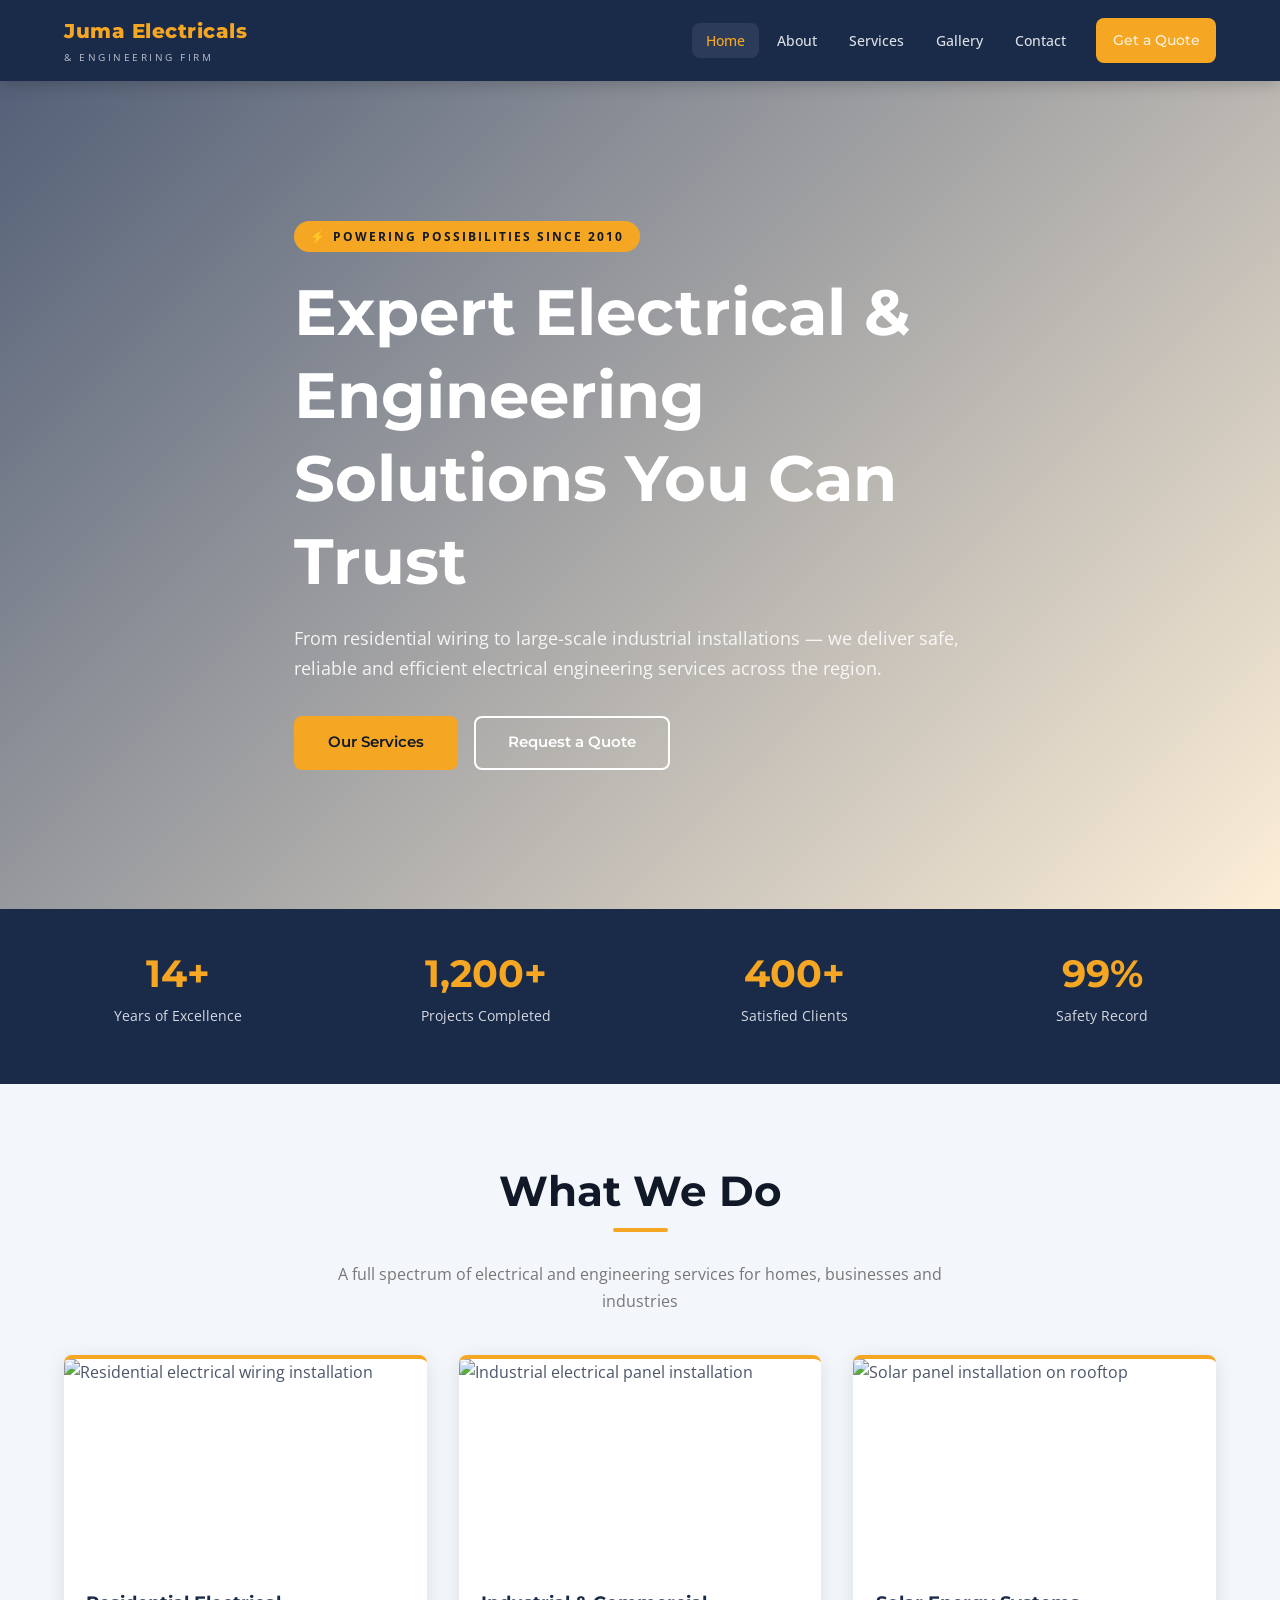
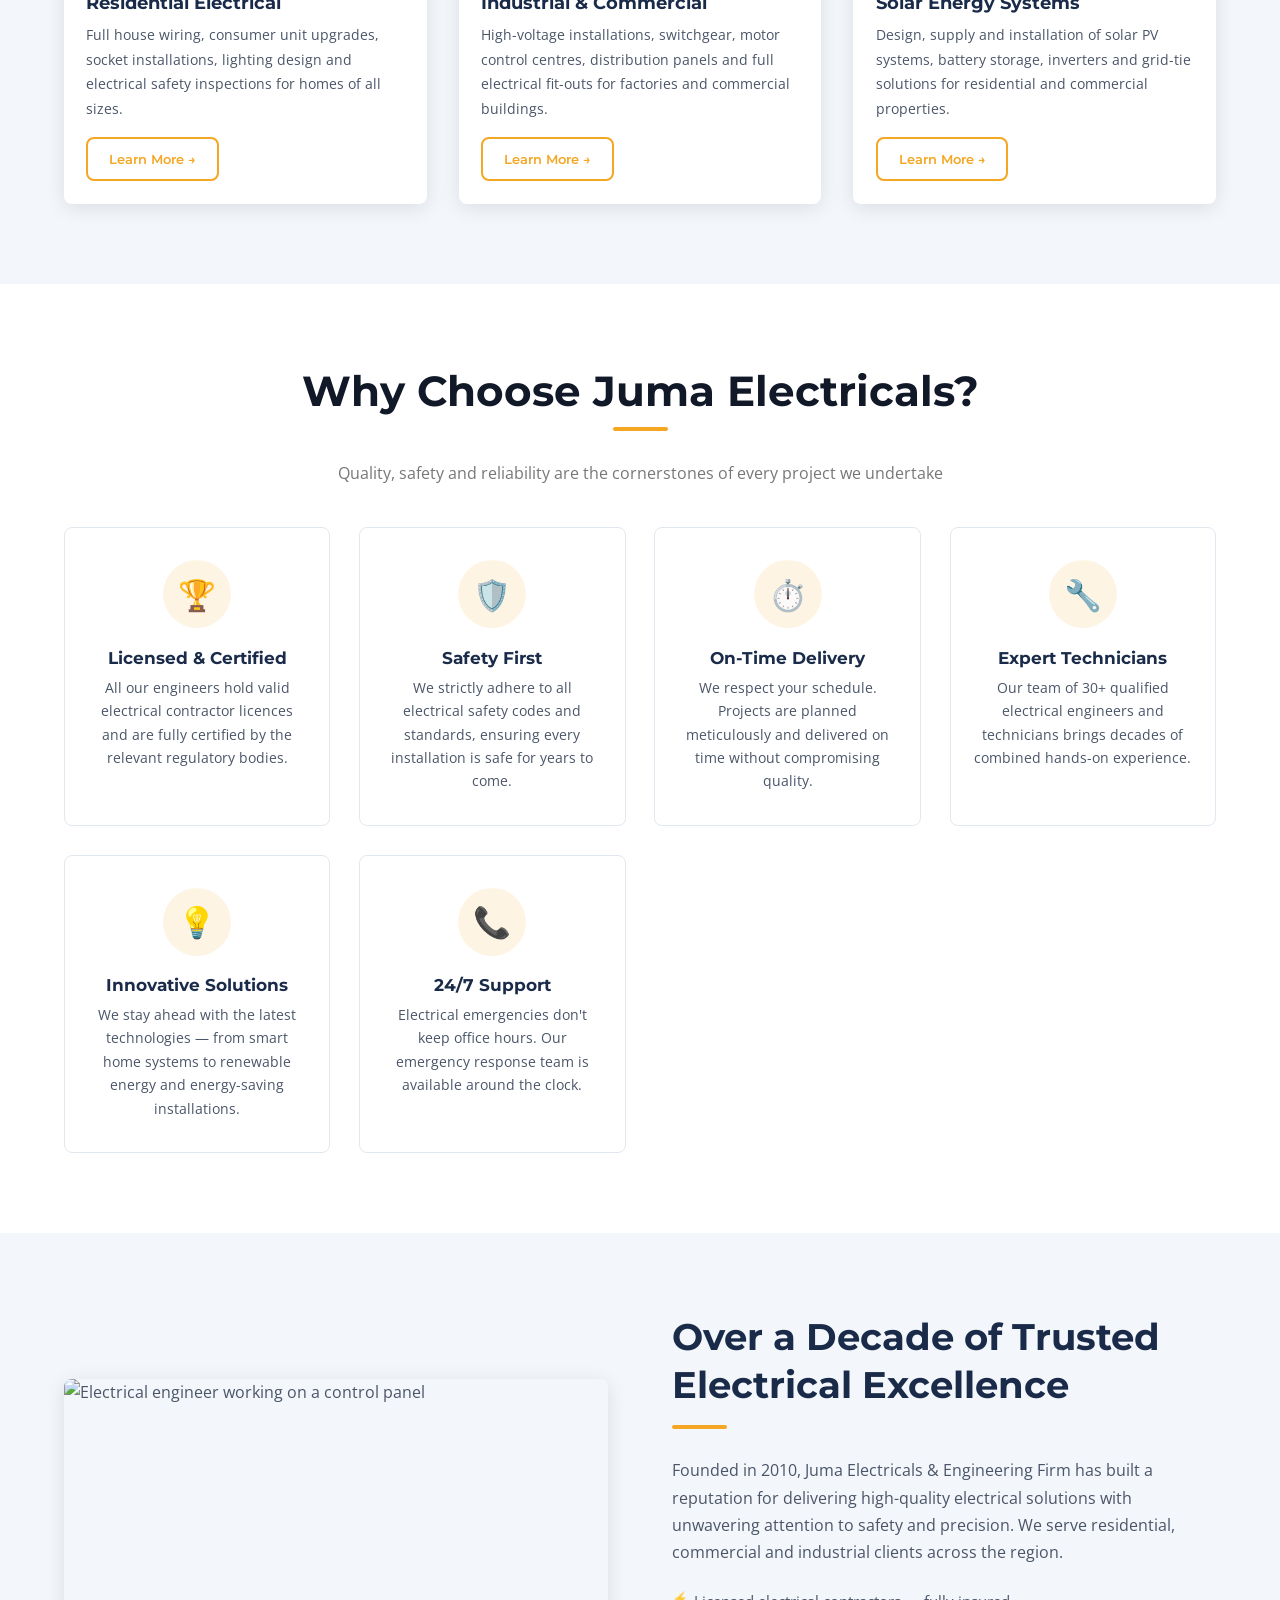
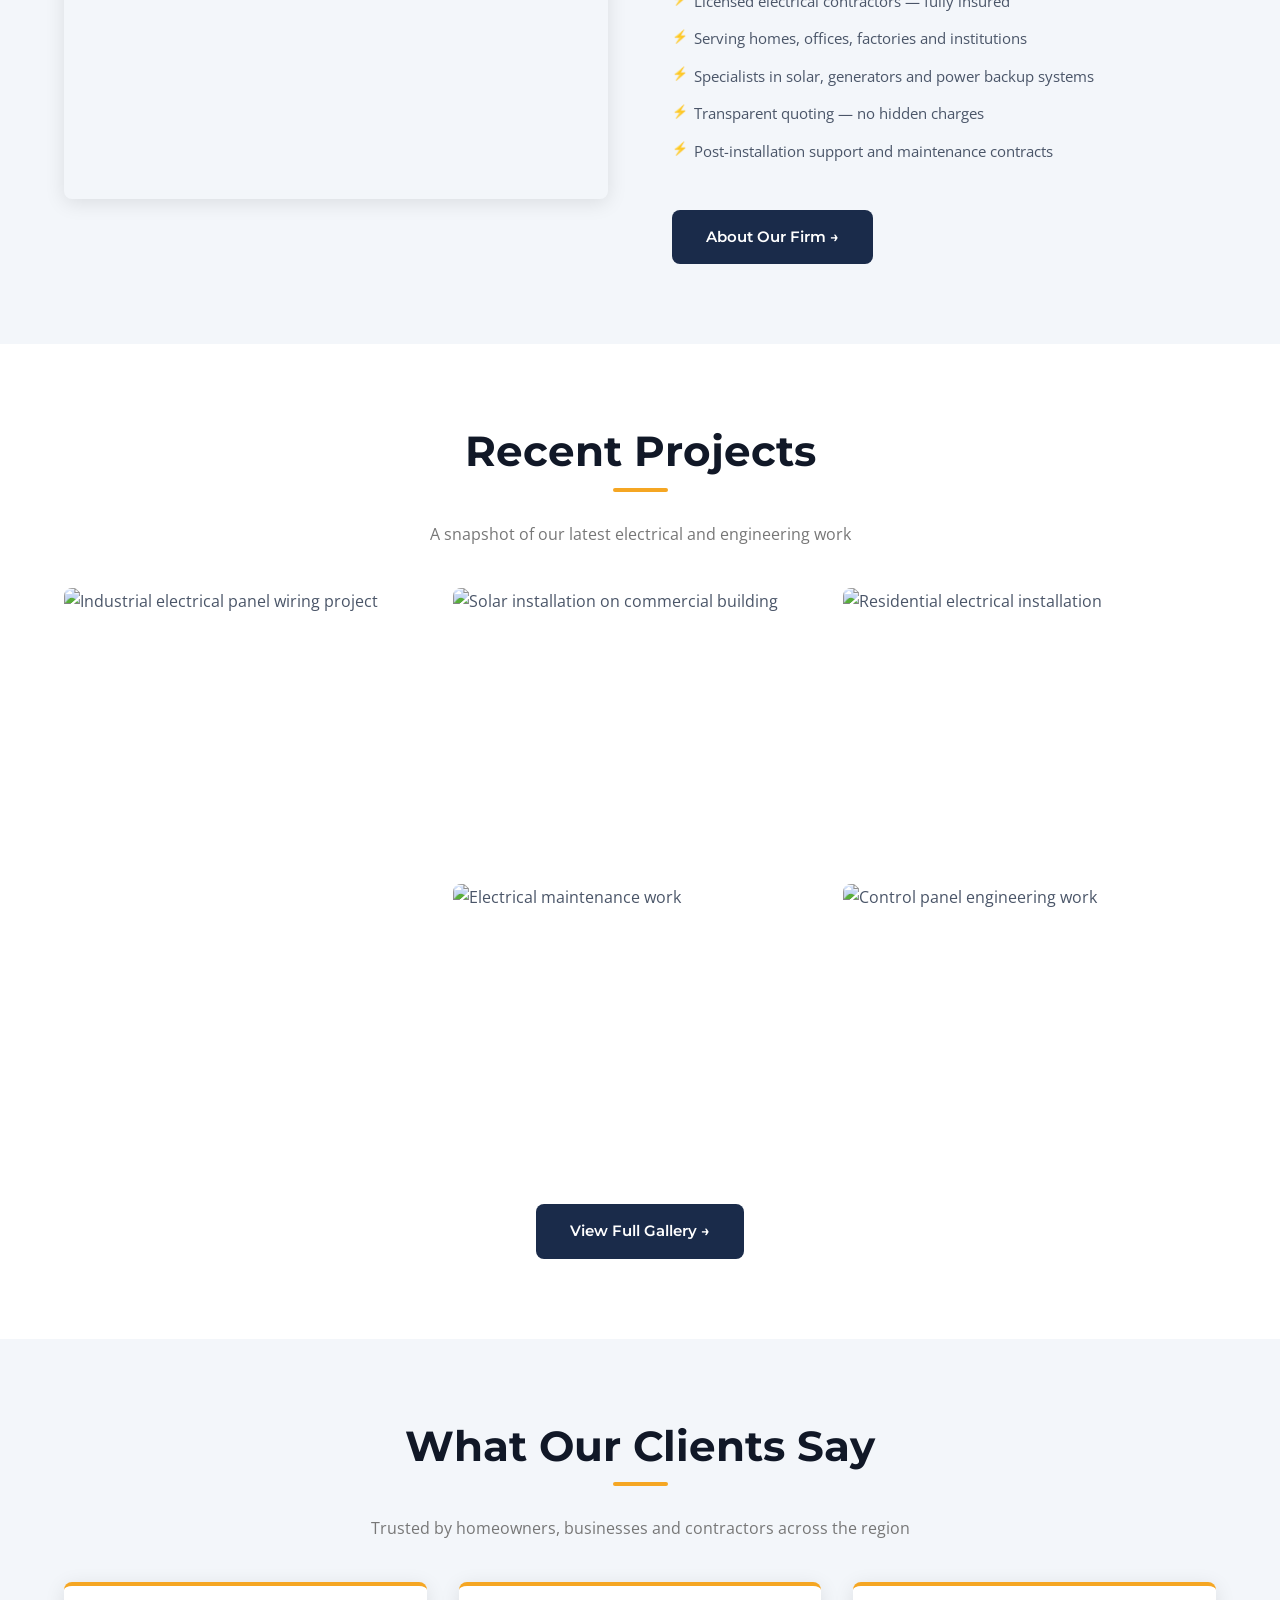
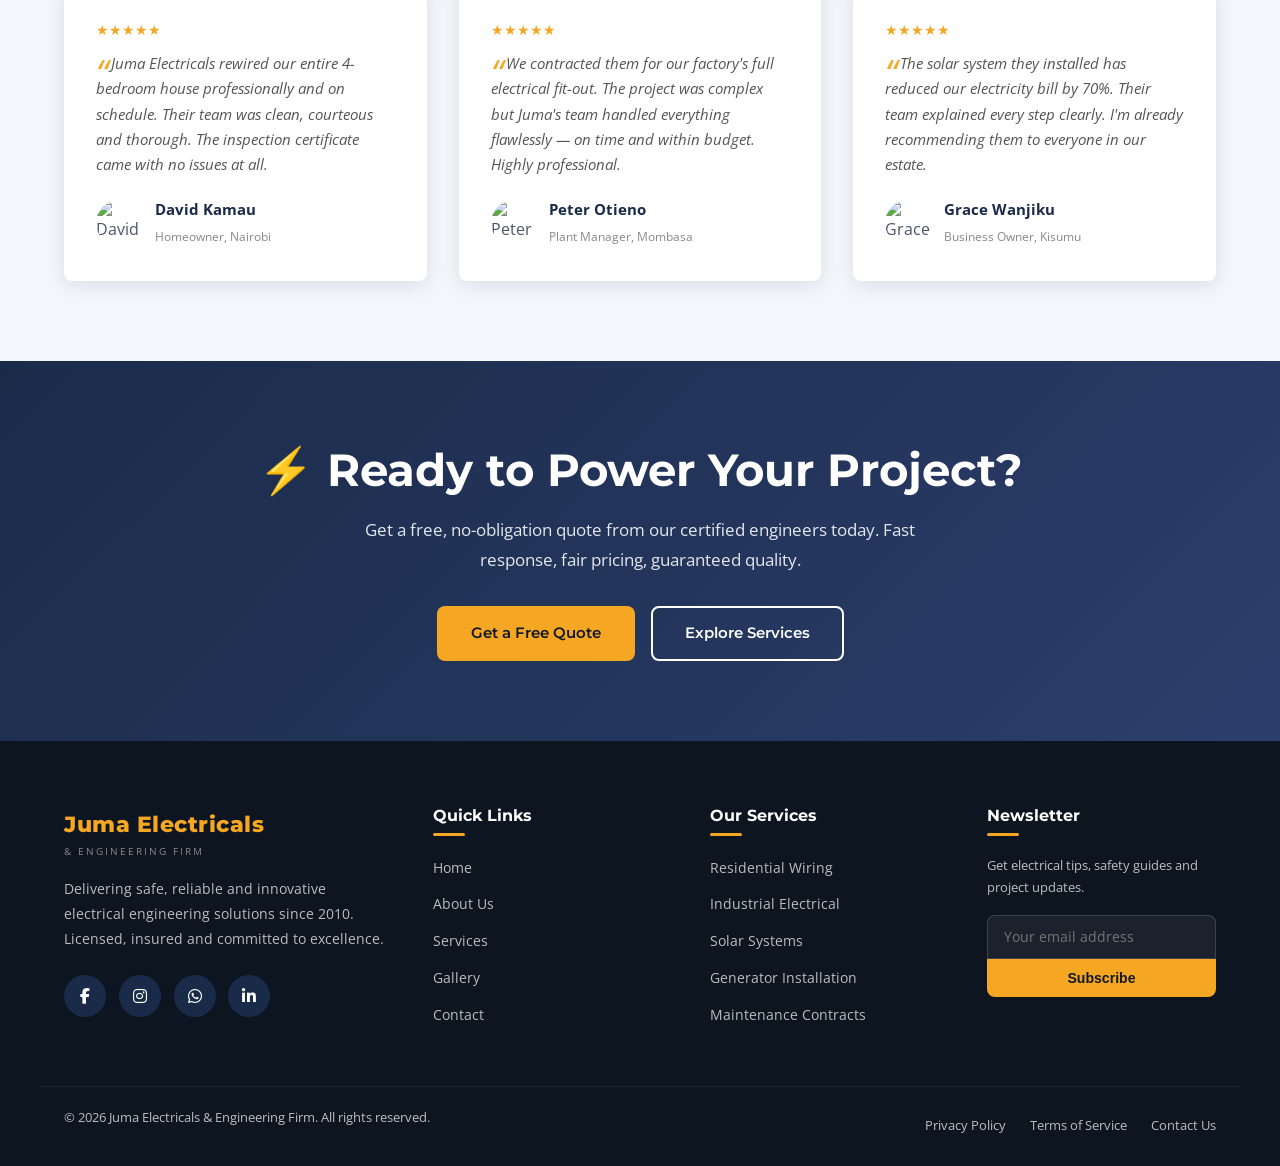
==== index.html @ 25238103 "Add files via upload" ====
<!DOCTYPE html>
<html lang="en">
<head>
  <meta charset="UTF-8" />
  <meta name="viewport" content="width=device-width, initial-scale=1.0" />
  <meta name="description" content="Juma Electricals & Engineering Firm – expert electrical installation, maintenance, solar solutions and engineering services." />
  <title>Home | Juma Electricals & Engineering Firm</title>
  <link rel="preconnect" href="https://fonts.googleapis.com" />
  <link rel="preconnect" href="https://fonts.gstatic.com" crossorigin />
  <link href="https://fonts.googleapis.com/css2?family=Montserrat:wght@400;600;700;800&family=Open+Sans:wght@300;400;500;600&display=swap" rel="stylesheet" />
  <link rel="stylesheet" href="https://cdnjs.cloudflare.com/ajax/libs/font-awesome/6.5.0/css/all.min.css" />
  <link rel="stylesheet" href="css/style.css" />
</head>
<body>

  <!-- ===== HEADER ===== -->
  <header>
    <nav class="navbar" role="navigation" aria-label="Main navigation">
      <!-- LOGO: replace src with your own logo file -->
      <a href="index.html" class="logo" aria-label="Juma Electricals – Home">
        <img src="images/logo.png" alt="Juma Electricals & Engineering Firm Logo"
             onerror="this.style.display='none';this.nextElementSibling.style.display='flex';"
             style="height:58px;width:auto;" />
        <div class="logo-text" style="display:none;">
          <span>Juma Electricals</span>
          <span>&amp; Engineering Firm</span>
        </div>
      </a>
      <ul class="nav-links" id="navLinks" role="menubar">
        <li><a href="index.html"    class="active" role="menuitem">Home</a></li>
        <li><a href="about.html"    role="menuitem">About</a></li>
        <li><a href="services.html" role="menuitem">Services</a></li>
        <li><a href="gallery.html"  role="menuitem">Gallery</a></li>
        <li><a href="contact.html"  role="menuitem">Contact</a></li>
        <li><a href="contact.html" class="btn btn-primary nav-cta" role="menuitem">Get a Quote</a></li>
      </ul>
      <button class="hamburger" id="hamburger" aria-label="Toggle menu" aria-expanded="false" aria-controls="navLinks">
        <span></span><span></span><span></span>
      </button>
    </nav>
  </header>

  <main>

    <!-- ===== SECTION 1: HERO ===== -->
    <section class="hero" aria-label="Hero banner">
      <div class="hero-bg" style="background-image:url('https://images.pexels.com/photos/257736/pexels-photo-257736.jpeg?auto=compress&cs=tinysrgb&w=1600');"></div>
      <div class="hero-overlay"></div>
      <div class="hero-content">
        <span class="hero-tag">⚡ Powering Possibilities Since 2010</span>
        <h1>Expert Electrical &amp; Engineering Solutions You Can Trust</h1>
        <p>From residential wiring to large-scale industrial installations — we deliver safe, reliable and efficient electrical engineering services across the region.</p>
        <div class="hero-btns">
          <a href="services.html" class="btn btn-primary">Our Services</a>
          <a href="contact.html" class="btn btn-outline">Request a Quote</a>
        </div>
      </div>
    </section>

    <!-- ===== SECTION 2: STATS BAR ===== -->
    <section class="stats-bar" aria-label="Company statistics">
      <div class="stats-grid">
        <div class="stat-item fade-in"><h3>14+</h3><p>Years of Excellence</p></div>
        <div class="stat-item fade-in"><h3>1,200+</h3><p>Projects Completed</p></div>
        <div class="stat-item fade-in"><h3>400+</h3><p>Satisfied Clients</p></div>
        <div class="stat-item fade-in"><h3>99%</h3><p>Safety Record</p></div>
      </div>
    </section>

    <!-- ===== SECTION 3: CORE SERVICES OVERVIEW ===== -->
    <section class="section-pad bg-light">
      <div class="container">
        <div class="text-center">
          <h2 class="section-title">What We Do</h2>
          <div class="divider"></div>
          <p class="section-sub">A full spectrum of electrical and engineering services for homes, businesses and industries</p>
        </div>
        <div class="cards-grid">
          <article class="card fade-in">
            <div class="card-img">
              <img src="https://images.pexels.com/photos/8005374/pexels-photo-8005374.jpeg?auto=compress&cs=tinysrgb&w=800"
                   alt="Residential electrical wiring installation" loading="lazy" />
            </div>
            <div class="card-body">
              <h3>Residential Electrical</h3>
              <p>Full house wiring, consumer unit upgrades, socket installations, lighting design and electrical safety inspections for homes of all sizes.</p>
              <a href="services.html" class="btn btn-outline-primary" style="margin-top:1rem;font-size:0.83rem;padding:0.55rem 1.3rem;">Learn More →</a>
            </div>
          </article>
          <article class="card fade-in">
            <div class="card-img">
              <img src="https://images.pexels.com/photos/1108101/pexels-photo-1108101.jpeg?auto=compress&cs=tinysrgb&w=800"
                   alt="Industrial electrical panel installation" loading="lazy" />
            </div>
            <div class="card-body">
              <h3>Industrial &amp; Commercial</h3>
              <p>High-voltage installations, switchgear, motor control centres, distribution panels and full electrical fit-outs for factories and commercial buildings.</p>
              <a href="services.html" class="btn btn-outline-primary" style="margin-top:1rem;font-size:0.83rem;padding:0.55rem 1.3rem;">Learn More →</a>
            </div>
          </article>
          <article class="card fade-in">
            <div class="card-img">
              <img src="https://images.pexels.com/photos/9875441/pexels-photo-9875441.jpeg?auto=compress&cs=tinysrgb&w=800"
                   alt="Solar panel installation on rooftop" loading="lazy" />
            </div>
            <div class="card-body">
              <h3>Solar Energy Systems</h3>
              <p>Design, supply and installation of solar PV systems, battery storage, inverters and grid-tie solutions for residential and commercial properties.</p>
              <a href="services.html" class="btn btn-outline-primary" style="margin-top:1rem;font-size:0.83rem;padding:0.55rem 1.3rem;">Learn More →</a>
            </div>
          </article>
        </div>
      </div>
    </section>

    <!-- ===== SECTION 4: WHY CHOOSE US ===== -->
    <section class="section-pad bg-white">
      <div class="container">
        <div class="text-center">
          <h2 class="section-title">Why Choose Juma Electricals?</h2>
          <div class="divider"></div>
          <p class="section-sub">Quality, safety and reliability are the cornerstones of every project we undertake</p>
        </div>
        <div class="features-grid">
          <div class="feature-box fade-in">
            <div class="feature-icon" aria-hidden="true">🏆</div>
            <h3>Licensed &amp; Certified</h3>
            <p>All our engineers hold valid electrical contractor licences and are fully certified by the relevant regulatory bodies.</p>
          </div>
          <div class="feature-box fade-in">
            <div class="feature-icon" aria-hidden="true">🛡️</div>
            <h3>Safety First</h3>
            <p>We strictly adhere to all electrical safety codes and standards, ensuring every installation is safe for years to come.</p>
          </div>
          <div class="feature-box fade-in">
            <div class="feature-icon" aria-hidden="true">⏱️</div>
            <h3>On-Time Delivery</h3>
            <p>We respect your schedule. Projects are planned meticulously and delivered on time without compromising quality.</p>
          </div>
          <div class="feature-box fade-in">
            <div class="feature-icon" aria-hidden="true">🔧</div>
            <h3>Expert Technicians</h3>
            <p>Our team of 30+ qualified electrical engineers and technicians brings decades of combined hands-on experience.</p>
          </div>
          <div class="feature-box fade-in">
            <div class="feature-icon" aria-hidden="true">💡</div>
            <h3>Innovative Solutions</h3>
            <p>We stay ahead with the latest technologies — from smart home systems to renewable energy and energy-saving installations.</p>
          </div>
          <div class="feature-box fade-in">
            <div class="feature-icon" aria-hidden="true">📞</div>
            <h3>24/7 Support</h3>
            <p>Electrical emergencies don't keep office hours. Our emergency response team is available around the clock.</p>
          </div>
        </div>
      </div>
    </section>

    <!-- ===== SECTION 5: ABOUT TEASER ===== -->
    <section class="section-pad bg-light">
      <div class="container">
        <div class="split-section">
          <div class="split-img fade-in">
            <img src="https://images.pexels.com/photos/3637836/pexels-photo-3637836.jpeg?auto=compress&cs=tinysrgb&w=900"
                 alt="Electrical engineer working on a control panel" loading="lazy" />
          </div>
          <div class="split-content fade-in">
            <h2>Over a Decade of Trusted Electrical Excellence</h2>
            <div class="divider divider-left"></div>
            <p>Founded in 2010, Juma Electricals &amp; Engineering Firm has built a reputation for delivering high-quality electrical solutions with unwavering attention to safety and precision. We serve residential, commercial and industrial clients across the region.</p>
            <ul>
              <li>Licensed electrical contractors — fully insured</li>
              <li>Serving homes, offices, factories and institutions</li>
              <li>Specialists in solar, generators and power backup systems</li>
              <li>Transparent quoting — no hidden charges</li>
              <li>Post-installation support and maintenance contracts</li>
            </ul>
            <a href="about.html" class="btn btn-secondary" style="margin-top:1.5rem;">About Our Firm →</a>
          </div>
        </div>
      </div>
    </section>

    <!-- ===== SECTION 6: RECENT PROJECTS ===== -->
    <section class="section-pad bg-white">
      <div class="container">
        <div class="text-center">
          <h2 class="section-title">Recent Projects</h2>
          <div class="divider"></div>
          <p class="section-sub">A snapshot of our latest electrical and engineering work</p>
        </div>
        <div class="gallery-grid">
          <div class="gallery-item tall fade-in">
            <img src="https://images.pexels.com/photos/257736/pexels-photo-257736.jpeg?auto=compress&cs=tinysrgb&w=800"
                 alt="Industrial electrical panel wiring project" loading="lazy" />
            <div class="gallery-overlay"><span>🔍</span></div>
            <div class="gallery-caption">Industrial Panel — Nairobi Factory</div>
          </div>
          <div class="gallery-item fade-in">
            <img src="https://images.pexels.com/photos/9875441/pexels-photo-9875441.jpeg?auto=compress&cs=tinysrgb&w=800"
                 alt="Solar installation on commercial building" loading="lazy" />
            <div class="gallery-overlay"><span>🔍</span></div>
            <div class="gallery-caption">50kW Solar — Commercial Building</div>
          </div>
          <div class="gallery-item fade-in">
            <img src="https://images.pexels.com/photos/8005374/pexels-photo-8005374.jpeg?auto=compress&cs=tinysrgb&w=800"
                 alt="Residential electrical installation" loading="lazy" />
            <div class="gallery-overlay"><span>🔍</span></div>
            <div class="gallery-caption">Full House Wiring — Mombasa Road</div>
          </div>
          <div class="gallery-item fade-in">
            <img src="https://images.pexels.com/photos/1108101/pexels-photo-1108101.jpeg?auto=compress&cs=tinysrgb&w=800"
                 alt="Electrical maintenance work" loading="lazy" />
            <div class="gallery-overlay"><span>🔍</span></div>
            <div class="gallery-caption">Switchgear Upgrade — Office Complex</div>
          </div>
          <div class="gallery-item fade-in">
            <img src="https://images.pexels.com/photos/3637836/pexels-photo-3637836.jpeg?auto=compress&cs=tinysrgb&w=800"
                 alt="Control panel engineering work" loading="lazy" />
            <div class="gallery-overlay"><span>🔍</span></div>
            <div class="gallery-caption">Control Panel — Water Treatment Plant</div>
          </div>
        </div>
        <div class="text-center" style="margin-top:2.5rem;">
          <a href="gallery.html" class="btn btn-secondary">View Full Gallery →</a>
        </div>
      </div>
    </section>

    <!-- ===== SECTION 7: TESTIMONIALS ===== -->
    <section class="section-pad bg-light">
      <div class="container">
        <div class="text-center">
          <h2 class="section-title">What Our Clients Say</h2>
          <div class="divider"></div>
          <p class="section-sub">Trusted by homeowners, businesses and contractors across the region</p>
        </div>
        <div class="testimonial-grid">
          <div class="testimonial-card fade-in">
            <div class="stars" aria-label="5 stars">★★★★★</div>
            <p class="quote">Juma Electricals rewired our entire 4-bedroom house professionally and on schedule. Their team was clean, courteous and thorough. The inspection certificate came with no issues at all.</p>
            <div class="t-author">
              <img src="https://images.pexels.com/photos/1222271/pexels-photo-1222271.jpeg?auto=compress&cs=tinysrgb&w=150"
                   alt="David Kamau" loading="lazy" />
              <div class="t-author-info">
                <strong>David Kamau</strong>
                <em>Homeowner, Nairobi</em>
              </div>
            </div>
          </div>
          <div class="testimonial-card fade-in">
            <div class="stars" aria-label="5 stars">★★★★★</div>
            <p class="quote">We contracted them for our factory's full electrical fit-out. The project was complex but Juma's team handled everything flawlessly — on time and within budget. Highly professional.</p>
            <div class="t-author">
              <img src="https://images.pexels.com/photos/2379004/pexels-photo-2379004.jpeg?auto=compress&cs=tinysrgb&w=150"
                   alt="Peter Otieno" loading="lazy" />
              <div class="t-author-info">
                <strong>Peter Otieno</strong>
                <em>Plant Manager, Mombasa</em>
              </div>
            </div>
          </div>
          <div class="testimonial-card fade-in">
            <div class="stars" aria-label="5 stars">★★★★★</div>
            <p class="quote">The solar system they installed has reduced our electricity bill by 70%. Their team explained every step clearly. I'm already recommending them to everyone in our estate.</p>
            <div class="t-author">
              <img src="https://images.pexels.com/photos/774909/pexels-photo-774909.jpeg?auto=compress&cs=tinysrgb&w=150"
                   alt="Grace Wanjiku" loading="lazy" />
              <div class="t-author-info">
                <strong>Grace Wanjiku</strong>
                <em>Business Owner, Kisumu</em>
              </div>
            </div>
          </div>
        </div>
      </div>
    </section>

    <!-- ===== SECTION 8: CTA BANNER ===== -->
    <section class="cta-banner" aria-label="Call to action">
      <h2>⚡ Ready to Power Your Project?</h2>
      <p>Get a free, no-obligation quote from our certified engineers today. Fast response, fair pricing, guaranteed quality.</p>
      <div style="display:flex;gap:1rem;justify-content:center;flex-wrap:wrap;">
        <a href="contact.html" class="btn btn-primary">Get a Free Quote</a>
        <a href="services.html" class="btn btn-outline">Explore Services</a>
      </div>
    </section>

  </main>

  <!-- ===== FOOTER ===== -->
  <footer role="contentinfo">
    <div class="footer-grid">
      <div class="footer-brand">
        <div class="logo-text">
          <span>Juma Electricals</span>
          <span style="font-size:0.65rem;text-transform:uppercase;letter-spacing:2px;color:rgba(255,255,255,0.5);">&amp; Engineering Firm</span>
        </div>
        <p>Delivering safe, reliable and innovative electrical engineering solutions since 2010. Licensed, insured and committed to excellence.</p>
        <div class="social-row" aria-label="Social media">
          <a href="#" aria-label="Facebook"><i class="fab fa-facebook-f"></i></a>
          <a href="#" aria-label="Instagram"><i class="fab fa-instagram"></i></a>
          <a href="#" aria-label="WhatsApp"><i class="fab fa-whatsapp"></i></a>
          <a href="#" aria-label="LinkedIn"><i class="fab fa-linkedin-in"></i></a>
        </div>
      </div>
      <div class="footer-col">
        <h4>Quick Links</h4>
        <ul>
          <li><a href="index.html">Home</a></li>
          <li><a href="about.html">About Us</a></li>
          <li><a href="services.html">Services</a></li>
          <li><a href="gallery.html">Gallery</a></li>
          <li><a href="contact.html">Contact</a></li>
        </ul>
      </div>
      <div class="footer-col">
        <h4>Our Services</h4>
        <ul>
          <li><a href="services.html">Residential Wiring</a></li>
          <li><a href="services.html">Industrial Electrical</a></li>
          <li><a href="services.html">Solar Systems</a></li>
          <li><a href="services.html">Generator Installation</a></li>
          <li><a href="services.html">Maintenance Contracts</a></li>
        </ul>
      </div>
      <div class="footer-col">
        <h4>Newsletter</h4>
        <p style="font-size:0.84rem;margin-bottom:1rem;">Get electrical tips, safety guides and project updates.</p>
        <div class="footer-newsletter">
          <label for="nl-home" style="position:absolute;width:1px;height:1px;overflow:hidden;clip:rect(0,0,0,0);">Email</label>
          <input type="email" id="nl-home" placeholder="Your email address" />
          <button type="button">Subscribe</button>
        </div>
      </div>
    </div>
    <div class="footer-bottom">
      <p>© 2026 Juma Electricals &amp; Engineering Firm. All rights reserved.</p>
      <div style="display:flex;gap:1.5rem;">
        <a href="#">Privacy Policy</a>
        <a href="#">Terms of Service</a>
        <a href="contact.html">Contact Us</a>
      </div>
    </div>
  </footer>

  <button id="back-to-top" aria-label="Back to top">↑</button>
  <script src="js/main.js"></script>
</body>
</html>
---- css/style.css ----
/* ============================================================
   JUMA ELECTRICALS & ENGINEERING FIRM  –  Global Stylesheet
   ============================================================ */

/* ---------- CSS Variables ---------- */
:root {
  --primary:    #F5A623;   /* electric amber/yellow */
  --primary-dk: #D4880A;
  --secondary:  #1A2B4A;   /* deep navy blue */
  --secondary-lt:#2C3E6B;
  --accent:     #00BFFF;   /* electric blue accent */
  --dark:       #111827;
  --light:      #F3F6FA;
  --white:      #FFFFFF;
  --text:       #4A5568;
  --border:     #E2E8F0;
  --shadow:     0 4px 20px rgba(0,0,0,0.10);
  --radius:     8px;
  --transition: 0.3s ease;
  --font-head:  'Montserrat', Arial, sans-serif;
  --font-body:  'Open Sans', Arial, sans-serif;
  --max-width:  1200px;
}

/* ---------- Reset & Base ---------- */
*, *::before, *::after { box-sizing: border-box; margin: 0; padding: 0; }
html { scroll-behavior: smooth; font-size: 16px; }
body { font-family: var(--font-body); color: var(--text); background: var(--white); line-height: 1.7; }
img  { display: block; max-width: 100%; height: auto; }
a    { text-decoration: none; color: inherit; }
ul   { list-style: none; }
h1,h2,h3,h4 { font-family: var(--font-head); color: var(--dark); line-height: 1.3; font-weight: 700; }
p    { margin-bottom: 1rem; }

/* ---------- Utility ---------- */
.container { max-width: var(--max-width); margin: 0 auto; padding: 0 1.5rem; }
.section-pad    { padding: 80px 0; }
.section-pad-sm { padding: 55px 0; }
.bg-light   { background: var(--light); }
.bg-white   { background: var(--white); }
.bg-dark    { background: var(--dark);      color: var(--white); }
.bg-navy    { background: var(--secondary); color: var(--white); }
.text-center { text-align: center; }

.section-title {
  font-size: clamp(1.8rem, 4vw, 2.6rem);
  margin-bottom: 0.4rem;
}
.section-sub {
  font-size: 1rem; color: #777;
  margin-bottom: 2.5rem; max-width: 620px; margin-left: auto; margin-right: auto;
}
.divider {
  width: 55px; height: 4px;
  background: var(--primary);
  margin: 0.6rem auto 1.8rem;
  border-radius: 2px;
}
.divider-left { margin-left: 0; }

/* Buttons */
.btn {
  display: inline-block; padding: 0.8rem 2rem;
  border-radius: var(--radius); font-family: var(--font-head);
  font-weight: 600; font-size: 0.92rem;
  cursor: pointer; transition: var(--transition);
  border: 2px solid transparent;
}
.btn-primary  { background: var(--primary);   color: var(--dark); }
.btn-primary:hover { background: var(--primary-dk); transform: translateY(-2px); box-shadow: 0 6px 20px rgba(245,166,35,0.35); }
.btn-secondary{ background: var(--secondary); color: var(--white); }
.btn-secondary:hover { background: var(--secondary-lt); transform: translateY(-2px); }
.btn-outline  { background: transparent; color: var(--white); border-color: var(--white); }
.btn-outline:hover { background: var(--white); color: var(--secondary); }
.btn-outline-primary { background: transparent; color: var(--primary); border-color: var(--primary); }
.btn-outline-primary:hover { background: var(--primary); color: var(--dark); }

/* ---------- HEADER / NAV ---------- */
header {
  position: sticky; top: 0; z-index: 1000;
  background: var(--secondary);
  box-shadow: 0 2px 16px rgba(0,0,0,0.2);
}
.navbar {
  display: flex; align-items: center; justify-content: space-between;
  padding: 0.9rem 1.5rem;
  max-width: var(--max-width); margin: 0 auto;
}
/* LOGO — swap src to your own file */
.logo img {
  height: 58px; width: auto; object-fit: contain;
}
.logo-text {
  display: flex; flex-direction: column; gap: 1px;
}
.logo-text span:first-child {
  font-family: var(--font-head); font-size: 1.25rem;
  color: var(--primary); font-weight: 800; letter-spacing: 0.5px;
}
.logo-text span:last-child {
  font-size: 0.65rem; text-transform: uppercase;
  letter-spacing: 2.5px; color: rgba(255,255,255,0.7);
}

.nav-links {
  display: flex; align-items: center; gap: 0.2rem;
}
.nav-links a {
  padding: 0.5rem 0.9rem; color: rgba(255,255,255,0.85);
  font-weight: 500; font-size: 0.9rem;
  border-radius: var(--radius); transition: var(--transition);
}
.nav-links a:hover, .nav-links a.active {
  color: var(--primary); background: rgba(255,255,255,0.08);
}
.nav-cta { margin-left: 0.8rem; }

/* Hamburger */
.hamburger {
  display: none; flex-direction: column; gap: 5px;
  cursor: pointer; background: none; border: none;
}
.hamburger span {
  display: block; width: 26px; height: 3px;
  background: var(--white); border-radius: 2px;
  transition: var(--transition);
}
.hamburger.open span:nth-child(1){ transform: translateY(8px) rotate(45deg); }
.hamburger.open span:nth-child(2){ opacity: 0; }
.hamburger.open span:nth-child(3){ transform: translateY(-8px) rotate(-45deg); }

/* ---------- HERO ---------- */
.hero {
  position: relative; overflow: hidden;
  min-height: 92vh; display: flex; align-items: center;
  color: var(--white);
}
.hero-bg {
  position: absolute; inset: 0;
  background-size: cover; background-position: center;
  filter: brightness(0.38);
  transition: transform 9s ease;
}
.hero:hover .hero-bg { transform: scale(1.04); }
.hero-overlay {
  position: absolute; inset: 0;
  background: linear-gradient(135deg, rgba(26,43,74,0.75) 0%, rgba(245,166,35,0.18) 100%);
}
.hero-content {
  position: relative; z-index: 2;
  max-width: 740px; padding: 0 1.5rem; margin: 0 auto;
}
.hero-tag {
  display: inline-block; background: var(--primary); color: var(--dark);
  font-size: 0.78rem; font-weight: 700; text-transform: uppercase;
  letter-spacing: 2px; padding: 0.3rem 1rem;
  border-radius: 20px; margin-bottom: 1.2rem;
}
.hero-content h1 {
  font-size: clamp(2.2rem, 6vw, 4rem); color: var(--white); margin-bottom: 1.2rem;
}
.hero-content p { font-size: 1.12rem; opacity: 0.88; margin-bottom: 2rem; }
.hero-btns { display: flex; gap: 1rem; flex-wrap: wrap; }

/* Page Banner */
.page-banner {
  position: relative; overflow: hidden;
  height: 360px; display: flex; align-items: center; color: var(--white);
}
.page-banner .hero-bg { filter: brightness(0.35); }
.page-banner .hero-overlay {
  background: linear-gradient(135deg,rgba(26,43,74,0.78) 0%,rgba(245,166,35,0.25) 100%);
}
.banner-content {
  position: relative; z-index: 2; padding: 0 1.5rem;
  max-width: var(--max-width); margin: 0 auto; width: 100%;
}
.banner-content h1 { color: var(--white); font-size: clamp(2rem,5vw,3rem); }
.breadcrumb { font-size: 0.88rem; opacity: 0.78; margin-top: 0.5rem; }
.breadcrumb a:hover { text-decoration: underline; }

/* ---------- STATS BAR ---------- */
.stats-bar { background: var(--secondary); padding: 2.5rem 1.5rem; }
.stats-grid {
  display: grid; grid-template-columns: repeat(auto-fit,minmax(150px,1fr));
  gap: 2rem; text-align: center;
  max-width: var(--max-width); margin: 0 auto;
}
.stat-item h3 { font-size: 2.4rem; color: var(--primary); margin-bottom: 0.3rem; }
.stat-item p  { color: rgba(255,255,255,0.82); font-size: 0.88rem; }

/* ---------- CARDS ---------- */
.cards-grid {
  display: grid; grid-template-columns: repeat(auto-fit,minmax(280px,1fr)); gap: 2rem;
}
.card {
  background: var(--white); border-radius: var(--radius);
  overflow: hidden; box-shadow: var(--shadow);
  transition: transform var(--transition), box-shadow var(--transition);
  border-top: 4px solid var(--primary);
}
.card:hover { transform: translateY(-6px); box-shadow: 0 14px 36px rgba(0,0,0,0.13); }
.card-img { height: 210px; overflow: hidden; }
.card-img img { width: 100%; height: 100%; object-fit: cover; transition: transform 0.5s ease; }
.card:hover .card-img img { transform: scale(1.07); }
.card-body { padding: 1.4rem; }
.card-body h3 { margin-bottom: 0.5rem; font-size: 1.15rem; color: var(--secondary); }
.card-body p  { font-size: 0.9rem; margin: 0; }

/* ---------- FEATURE BOXES ---------- */
.features-grid {
  display: grid; grid-template-columns: repeat(auto-fit,minmax(210px,1fr)); gap: 1.8rem;
}
.feature-box {
  background: var(--white); border: 1px solid var(--border);
  border-radius: var(--radius); padding: 2rem 1.4rem; text-align: center;
  transition: var(--transition);
}
.feature-box:hover { border-color: var(--primary); box-shadow: var(--shadow); transform: translateY(-4px); }
.feature-icon {
  width: 68px; height: 68px; border-radius: 50%;
  background: rgba(245,166,35,0.12);
  display: flex; align-items: center; justify-content: center;
  margin: 0 auto 1.2rem; font-size: 1.9rem;
}
.feature-box h3 { font-size: 1.05rem; margin-bottom: 0.4rem; color: var(--secondary); }
.feature-box p  { font-size: 0.86rem; margin: 0; }

/* ---------- SERVICES GRID ---------- */
.services-grid {
  display: grid; grid-template-columns: repeat(auto-fit,minmax(300px,1fr)); gap: 2rem;
}
.service-card {
  background: var(--white); border-radius: var(--radius);
  padding: 2rem; box-shadow: var(--shadow);
  border-left: 5px solid var(--primary);
  transition: transform var(--transition);
  display: flex; gap: 1.2rem;
}
.service-card:hover { transform: translateY(-5px); }
.service-icon {
  width: 58px; height: 58px; flex-shrink: 0;
  background: rgba(245,166,35,0.12); border-radius: var(--radius);
  display: flex; align-items: center; justify-content: center; font-size: 1.7rem;
}
.service-card h3 { font-size: 1.1rem; color: var(--secondary); margin-bottom: 0.4rem; }
.service-card p  { font-size: 0.88rem; margin: 0; }

/* ---------- PROCESS STEPS ---------- */
.process-steps {
  display: grid; grid-template-columns: repeat(auto-fit,minmax(190px,1fr));
  gap: 2rem; counter-reset: step;
}
.step {
  background: var(--white); border-radius: var(--radius);
  padding: 2rem 1.5rem; text-align: center;
  box-shadow: var(--shadow); position: relative;
}
.step::before {
  counter-increment: step;
  content: counter(step, decimal-leading-zero);
  position: absolute; top: -18px; left: 50%; transform: translateX(-50%);
  background: var(--primary); color: var(--dark);
  font-family: var(--font-head); font-size: 0.95rem; font-weight: 800;
  padding: 0.25rem 0.9rem; border-radius: 20px;
}
.step-icon { font-size: 2.4rem; margin-bottom: 1rem; }
.step h3 { font-size: 1rem; color: var(--secondary); margin-bottom: 0.4rem; }
.step p   { font-size: 0.86rem; margin: 0; }

/* ---------- TEAM ---------- */
.team-grid {
  display: grid; grid-template-columns: repeat(auto-fit,minmax(210px,1fr)); gap: 2rem;
}
.team-card {
  background: var(--white); border-radius: var(--radius);
  overflow: hidden; box-shadow: var(--shadow); text-align: center;
  transition: transform var(--transition);
}
.team-card:hover { transform: translateY(-6px); }
.team-photo { height: 230px; overflow: hidden; }
.team-photo img { width: 100%; height: 100%; object-fit: cover; object-position: top; }
.team-info { padding: 1.2rem; }
.team-info h3 { margin-bottom: 0.2rem; font-size: 1.05rem; color: var(--secondary); }
.team-info em { font-size: 0.82rem; color: var(--primary); font-style: normal; }
.social-links { margin-top: 0.8rem; display: flex; justify-content: center; gap: 0.6rem; }
.social-links a {
  width: 32px; height: 32px; border-radius: 50%;
  background: rgba(26,43,74,0.08);
  display: flex; align-items: center; justify-content: center;
  font-size: 0.82rem; transition: var(--transition);
}
.social-links a:hover { background: var(--primary); color: var(--dark); }

/* ---------- GALLERY ---------- */
.gallery-grid {
  display: grid;
  grid-template-columns: repeat(3, 1fr);
  gap: 1rem;
}
.gallery-item {
  position: relative; overflow: hidden;
  border-radius: var(--radius); aspect-ratio: 4/3;
}
.gallery-item.tall { grid-row: span 2; aspect-ratio: auto; min-height: 400px; }
.gallery-item.wide { grid-column: span 2; }
.gallery-item img  { width: 100%; height: 100%; object-fit: cover; transition: transform 0.5s ease; }
.gallery-item:hover img { transform: scale(1.08); }
.gallery-overlay {
  position: absolute; inset: 0;
  background: rgba(26,43,74,0.72);
  opacity: 0; display: flex; align-items: center; justify-content: center;
  transition: var(--transition);
}
.gallery-item:hover .gallery-overlay { opacity: 1; }
.gallery-overlay span { color: var(--white); font-size: 2rem; }
.gallery-caption {
  position: absolute; bottom: 0; left: 0; right: 0;
  background: rgba(26,43,74,0.85); color: var(--white);
  padding: 0.6rem 0.9rem; font-size: 0.82rem;
  transform: translateY(100%); transition: transform var(--transition);
}
.gallery-item:hover .gallery-caption { transform: translateY(0); }

/* ---------- TESTIMONIALS ---------- */
.testimonial-grid {
  display: grid; grid-template-columns: repeat(auto-fit,minmax(280px,1fr)); gap: 2rem;
}
.testimonial-card {
  background: var(--white); border-radius: var(--radius);
  padding: 2rem; box-shadow: var(--shadow);
  border-top: 4px solid var(--primary);
}
.testimonial-card .quote { font-style: italic; font-size: 0.93rem; margin-bottom: 1.2rem; color: #555; }
.testimonial-card .quote::before { content: '\201C'; font-size: 2.2rem; color: var(--primary); line-height: 0; vertical-align: -0.45em; margin-right: 3px; }
.t-author { display: flex; align-items: center; gap: 0.8rem; }
.t-author img { width: 46px; height: 46px; border-radius: 50%; object-fit: cover; }
.t-author-info strong { display: block; font-size: 0.93rem; color: var(--secondary); }
.t-author-info em { font-size: 0.78rem; color: #888; font-style: normal; }
.stars { color: var(--primary); font-size: 0.85rem; margin-bottom: 0.6rem; }

/* ---------- SPLIT SECTION ---------- */
.split-section {
  display: grid; grid-template-columns: 1fr 1fr;
  gap: 4rem; align-items: center;
}
.split-section.reverse { direction: rtl; }
.split-section.reverse > * { direction: ltr; }
.split-img { border-radius: var(--radius); overflow: hidden; box-shadow: var(--shadow); }
.split-img img { width: 100%; height: 420px; object-fit: cover; }
.split-content h2 { font-size: clamp(1.6rem,3.5vw,2.3rem); margin-bottom: 1rem; color: var(--secondary); }
.split-content ul { margin: 1rem 0; }
.split-content ul li {
  padding: 0.4rem 0; padding-left: 1.4rem;
  position: relative; font-size: 0.91rem;
}
.split-content ul li::before { content: '⚡'; position: absolute; left: 0; color: var(--primary); font-size: 0.8rem; top: 6px; }

/* ---------- PRICE CARDS ---------- */
.price-grid {
  display: grid; grid-template-columns: repeat(auto-fit,minmax(250px,1fr)); gap: 2rem;
}
.price-card {
  background: var(--white); border-radius: var(--radius);
  padding: 2.5rem 2rem; box-shadow: var(--shadow);
  text-align: center; border: 2px solid transparent;
  transition: var(--transition);
}
.price-card.featured { border-color: var(--primary); transform: scale(1.03); }
.price-card h3 { font-size: 1.2rem; color: var(--secondary); margin-bottom: 0.5rem; }
.price-amount { font-size: 2.6rem; color: var(--primary); font-family: var(--font-head); font-weight: 800; }
.price-amount sup { font-size: 1.1rem; vertical-align: super; }
.price-features { margin: 1.5rem 0; text-align: left; }
.price-features li { padding: 0.4rem 0; border-bottom: 1px solid var(--border); font-size: 0.88rem; }
.price-features li::before { content: '✔  '; color: var(--primary); }

/* ---------- FAQ ---------- */
.faq-list { max-width: 800px; margin: 0 auto; }
.faq-item { border: 1px solid var(--border); border-radius: var(--radius); margin-bottom: 1rem; overflow: hidden; }
.faq-question {
  display: flex; justify-content: space-between; align-items: center;
  padding: 1.2rem 1.5rem; background: var(--white);
  cursor: pointer; font-weight: 600; font-size: 0.93rem; transition: var(--transition);
  font-family: var(--font-head); color: var(--secondary); width: 100%; border: none;
}
.faq-question:hover { background: rgba(245,166,35,0.06); }
.faq-question .icon { font-size: 1.2rem; color: var(--primary); transition: transform var(--transition); }
.faq-item.open .faq-question .icon { transform: rotate(45deg); }
.faq-answer {
  padding: 0 1.5rem; max-height: 0; overflow: hidden;
  transition: max-height 0.4s ease, padding 0.4s ease; font-size: 0.9rem;
}
.faq-item.open .faq-answer { max-height: 300px; padding: 1rem 1.5rem; }

/* ---------- CTA BANNER ---------- */
.cta-banner {
  background: linear-gradient(135deg, var(--secondary) 0%, var(--secondary-lt) 100%);
  padding: 80px 1.5rem; text-align: center; color: var(--white);
}
.cta-banner h2 { color: var(--white); font-size: clamp(1.8rem,4vw,2.8rem); margin-bottom: 1rem; }
.cta-banner p  { font-size: 1.08rem; opacity: 0.88; max-width: 600px; margin: 0 auto 2rem; }

/* ---------- CONTACT ---------- */
.contact-grid { display: grid; grid-template-columns: 1fr 1.6fr; gap: 3rem; }
.contact-info h3 { font-size: 1.5rem; color: var(--secondary); margin-bottom: 1rem; }
.contact-item { display: flex; gap: 1rem; align-items: flex-start; margin-bottom: 1.5rem; }
.contact-icon {
  width: 48px; height: 48px; flex-shrink: 0;
  background: rgba(245,166,35,0.12); border-radius: 50%;
  display: flex; align-items: center; justify-content: center; font-size: 1.2rem;
}
.contact-item strong { display: block; font-size: 0.93rem; color: var(--secondary); margin-bottom: 0.2rem; }
.contact-item span   { font-size: 0.86rem; color: #666; }
.social-row { display: flex; gap: 0.8rem; margin-top: 1.5rem; }
.social-row a {
  width: 42px; height: 42px; background: var(--secondary);
  border-radius: 50%; display: flex; align-items: center; justify-content: center;
  color: var(--white); font-size: 1rem; transition: var(--transition);
}
.social-row a:hover { background: var(--primary); color: var(--dark); }

/* ---------- FORM ---------- */
.booking-form {
  background: var(--white); border-radius: var(--radius);
  padding: 2.5rem; box-shadow: var(--shadow);
}
.booking-form h3 { font-size: 1.4rem; color: var(--secondary); margin-bottom: 0.4rem; }
.form-row { display: grid; grid-template-columns: 1fr 1fr; gap: 1.2rem; }
.form-group { display: flex; flex-direction: column; gap: 0.4rem; margin-bottom: 1.1rem; }
.form-group label { font-weight: 600; font-size: 0.86rem; color: var(--secondary); font-family: var(--font-head); }
.form-group input,
.form-group select,
.form-group textarea {
  padding: 0.8rem 1rem; border: 1.5px solid var(--border);
  border-radius: var(--radius); font-family: var(--font-body);
  font-size: 0.9rem; background: var(--light); color: var(--dark);
  transition: var(--transition); width: 100%;
}
.form-group input:focus,
.form-group select:focus,
.form-group textarea:focus {
  outline: none; border-color: var(--primary); background: var(--white);
  box-shadow: 0 0 0 3px rgba(245,166,35,0.14);
}
.form-group textarea { resize: vertical; min-height: 115px; }
.form-submit { width: 100%; padding: 1rem; font-size: 1rem; }
.form-note { text-align: center; font-size: 0.8rem; color: #888; margin-top: 0.8rem; }

/* Map */
.map-container { border-radius: var(--radius); overflow: hidden; box-shadow: var(--shadow); }
.map-container iframe { width: 100%; height: 350px; border: none; display: block; }

/* Info cards */
.info-cards { display: grid; grid-template-columns: repeat(auto-fit,minmax(200px,1fr)); gap: 1.5rem; margin-bottom: 3rem; }
.info-card {
  background: var(--white); border-radius: var(--radius);
  padding: 1.8rem 1.4rem; text-align: center;
  box-shadow: var(--shadow); border-top: 4px solid var(--primary);
  transition: transform var(--transition);
}
.info-card:hover { transform: translateY(-5px); }
.info-card .ic-icon { font-size: 2rem; margin-bottom: 0.9rem; }
.info-card h4 { font-size: 0.97rem; color: var(--secondary); margin-bottom: 0.3rem; }
.info-card p  { font-size: 0.84rem; color: #666; margin: 0; }
.info-card a  { color: var(--primary); }
.info-card a:hover { text-decoration: underline; }

/* Hours table */
.hours-table { width: 100%; border-collapse: collapse; font-size: 0.87rem; margin-top: 0.8rem; }
.hours-table td { padding: 0.5rem 0; border-bottom: 1px solid var(--border); }
.hours-table td:last-child { text-align: right; color: var(--primary); font-weight: 600; }
.hours-table tr:last-child td { border-bottom: none; }

/* ---------- FOOTER ---------- */
footer { background: #0D1520; color: rgba(255,255,255,0.72); padding-top: 65px; }
.footer-grid {
  display: grid; grid-template-columns: 1.4fr repeat(3,1fr); gap: 3rem;
  max-width: var(--max-width); margin: 0 auto; padding: 0 1.5rem 3rem;
}
.footer-brand .logo-text span:first-child { color: var(--primary); font-size: 1.35rem; }
.footer-brand p { margin-top: 1rem; font-size: 0.86rem; line-height: 1.8; }
.footer-col h4 {
  font-family: var(--font-head); font-size: 1rem; color: var(--white);
  margin-bottom: 1.1rem; position: relative; padding-bottom: 0.6rem;
}
.footer-col h4::after {
  content: ''; position: absolute; bottom: 0; left: 0;
  width: 32px; height: 3px; background: var(--primary); border-radius: 2px;
}
.footer-col ul li { margin-bottom: 0.6rem; }
.footer-col ul li a { font-size: 0.86rem; transition: var(--transition); }
.footer-col ul li a:hover { color: var(--primary); padding-left: 4px; }
.footer-newsletter input {
  width: 100%; padding: 0.7rem 1rem;
  border: 1px solid rgba(255,255,255,0.15);
  background: rgba(255,255,255,0.06);
  border-radius: var(--radius) var(--radius) 0 0;
  color: var(--white); font-family: var(--font-body); font-size: 0.86rem;
}
.footer-newsletter input:focus { outline: none; border-color: var(--primary); }
.footer-newsletter button {
  width: 100%; padding: 0.7rem;
  background: var(--primary); color: var(--dark);
  border: none; border-radius: 0 0 var(--radius) var(--radius);
  font-weight: 700; cursor: pointer; font-size: 0.88rem; transition: var(--transition);
}
.footer-newsletter button:hover { background: var(--primary-dk); }
.footer-bottom {
  border-top: 1px solid rgba(255,255,255,0.08);
  padding: 1.3rem 1.5rem;
  display: flex; flex-wrap: wrap; justify-content: space-between; align-items: center; gap: 1rem;
  max-width: var(--max-width); margin: 0 auto;
}
.footer-bottom p, .footer-bottom a { font-size: 0.8rem; }
.footer-bottom a:hover { color: var(--primary); }

/* ---------- BACK TO TOP ---------- */
#back-to-top {
  position: fixed; bottom: 28px; right: 28px;
  width: 46px; height: 46px;
  background: var(--primary); color: var(--dark);
  border: none; border-radius: 50%; font-size: 1.2rem;
  cursor: pointer; box-shadow: 0 4px 14px rgba(0,0,0,0.2);
  transition: var(--transition); opacity: 0; pointer-events: none; z-index: 999;
}
#back-to-top.visible { opacity: 1; pointer-events: all; }
#back-to-top:hover { background: var(--primary-dk); transform: translateY(-3px); }

/* ---------- TOAST ---------- */
.toast {
  position: fixed; bottom: 88px; right: 28px;
  background: #1B5E20; color: #fff;
  padding: 1rem 1.6rem; border-radius: var(--radius);
  box-shadow: 0 6px 24px rgba(0,0,0,0.18);
  font-size: 0.93rem; font-weight: 500;
  opacity: 0; pointer-events: none;
  transform: translateY(20px);
  transition: opacity 0.4s ease, transform 0.4s ease; z-index: 9999;
}
.toast.show { opacity: 1; pointer-events: all; transform: translateY(0); }

/* ---------- ANIMATIONS ---------- */
.fade-in { opacity: 0; transform: translateY(24px); transition: opacity 0.6s ease, transform 0.6s ease; }
.fade-in.visible { opacity: 1; transform: translateY(0); }

/* ---------- RESPONSIVE ---------- */
@media(max-width:1024px){
  .split-section { grid-template-columns: 1fr; gap: 2.5rem; }
  .split-section.reverse { direction: ltr; }
  .contact-grid { grid-template-columns: 1fr; }
  .footer-grid  { grid-template-columns: 1fr 1fr; }
  .gallery-grid { grid-template-columns: repeat(2,1fr); }
  .gallery-item.tall { grid-row: span 1; min-height: 0; aspect-ratio: 4/3; }
  .gallery-item.wide { grid-column: span 1; }
}
@media(max-width:768px){
  .nav-links {
    display: none; flex-direction: column;
    position: absolute; top: 100%; left: 0; right: 0;
    background: var(--secondary); padding: 1.5rem;
    gap: 0.4rem; z-index: 999;
    box-shadow: 0 8px 24px rgba(0,0,0,0.2);
  }
  .nav-links.open { display: flex; }
  .hamburger { display: flex; }
  .navbar { position: relative; }
  .form-row { grid-template-columns: 1fr; }
  .hero-content { text-align: center; }
  .hero-btns { justify-content: center; }
  .footer-grid { grid-template-columns: 1fr; }
  .stats-grid  { grid-template-columns: repeat(2,1fr); }
  .price-card.featured { transform: scale(1); }
  .gallery-grid { grid-template-columns: repeat(2,1fr); }
}
@media(max-width:480px){
  .section-pad { padding: 55px 0; }
  .gallery-grid { grid-template-columns: 1fr; }
  .booking-form { padding: 1.5rem; }
  .hero { min-height: 100dvh; }
}
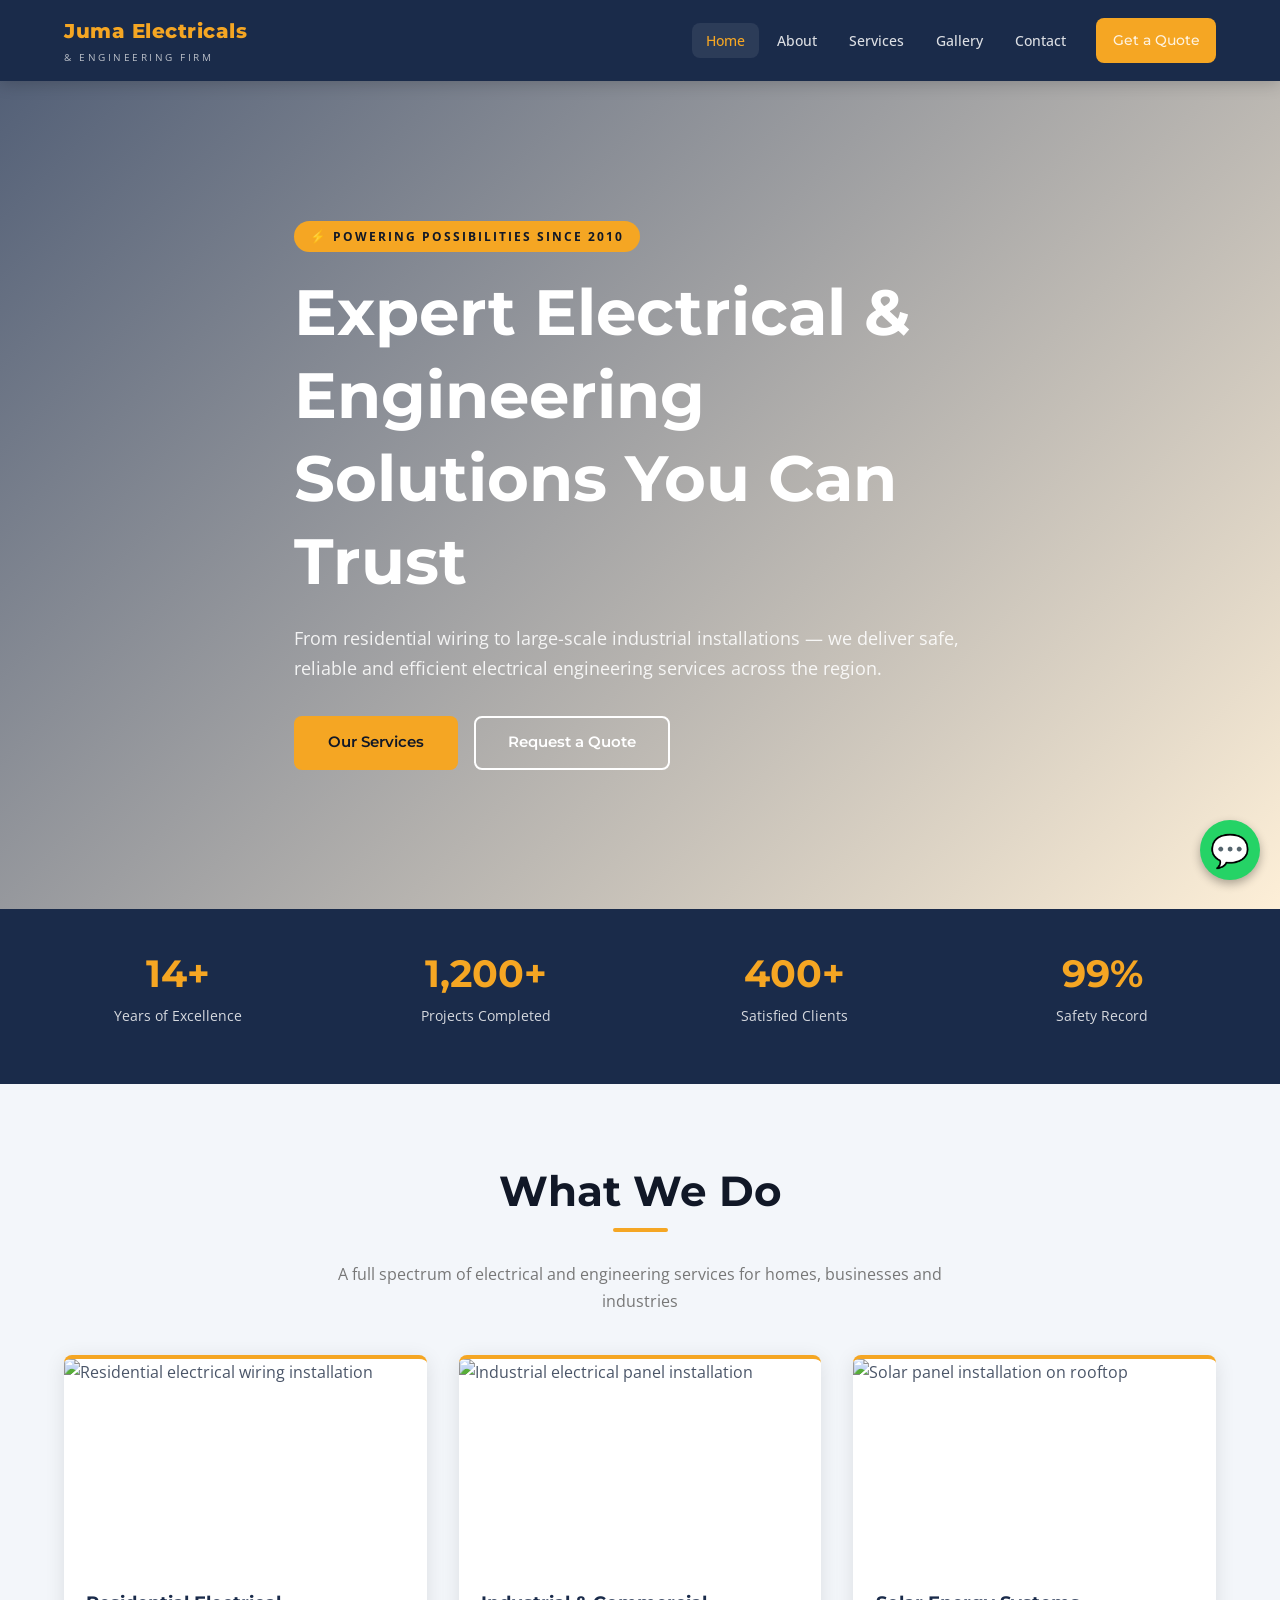
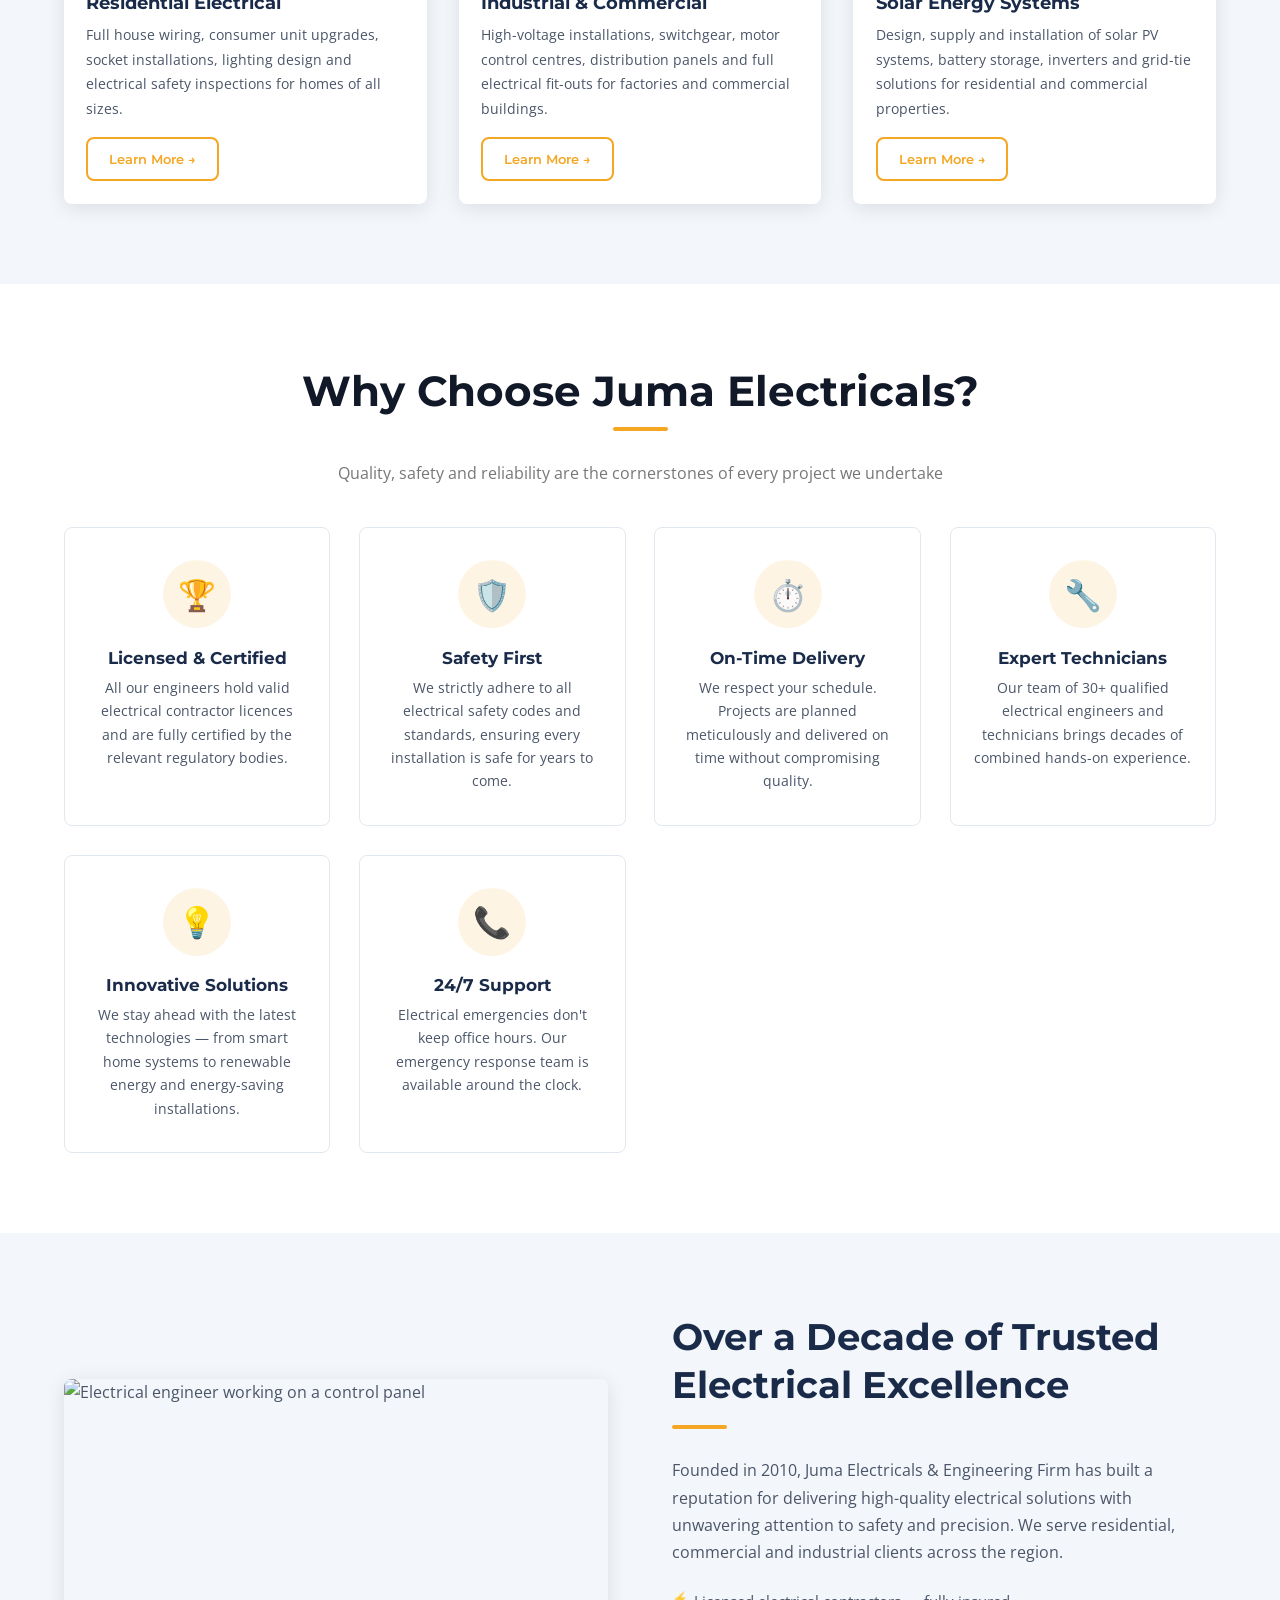
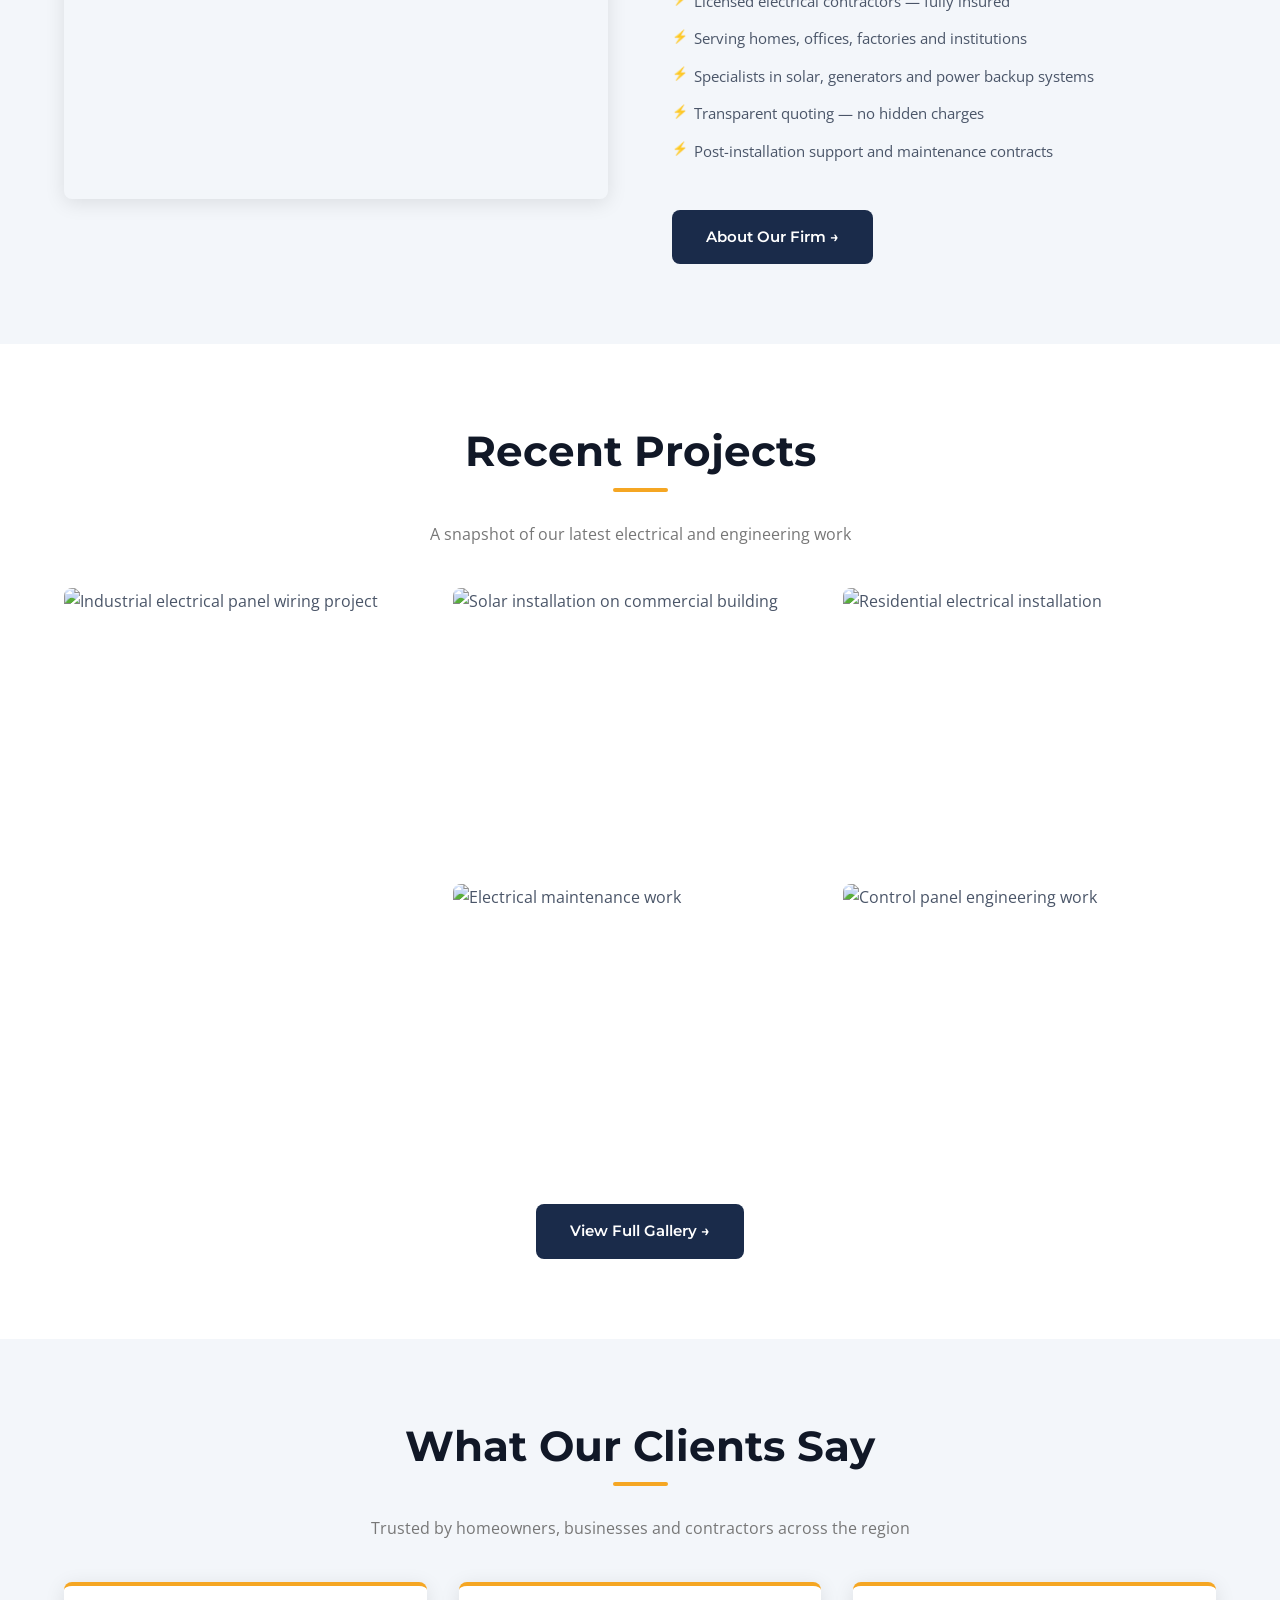
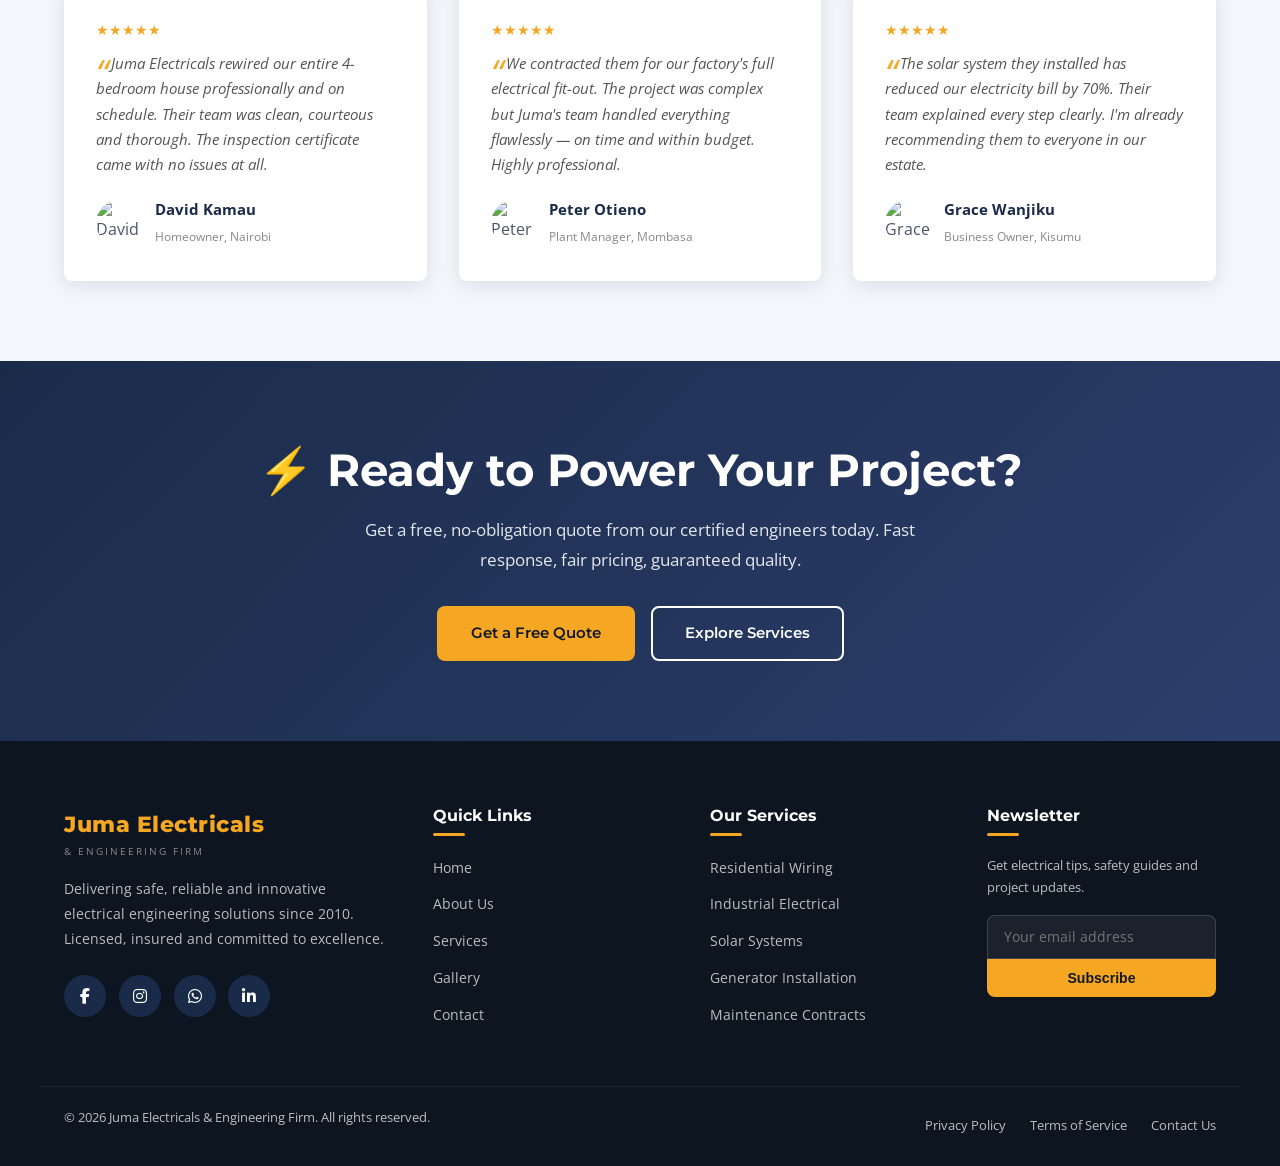
==== commit 764d4295: "Update index.html" ====
--- a/index.html
+++ b/index.html
@@ -346,5 +346,7 @@
 
   <button id="back-to-top" aria-label="Back to top">↑</button>
   <script src="js/main.js"></script>
+  <!-- WhatsApp Floating Button -->
+<a href="https://wa.me/254705029671?text=Hello%20Juma%20Electricals%2C%20I%20need%20electrical%20services" target="_blank" style="position:fixed; bottom:20px; right:20px; background:#25D366; color:white; width:60px; height:60px; border-radius:50%; display:flex; align-items:center; justify-content:center; font-size:32px; text-decoration:none; z-index:9999; box-shadow:0 4px 10px rgba(0,0,0,0.3);">💬</a>
 </body>
 </html>
